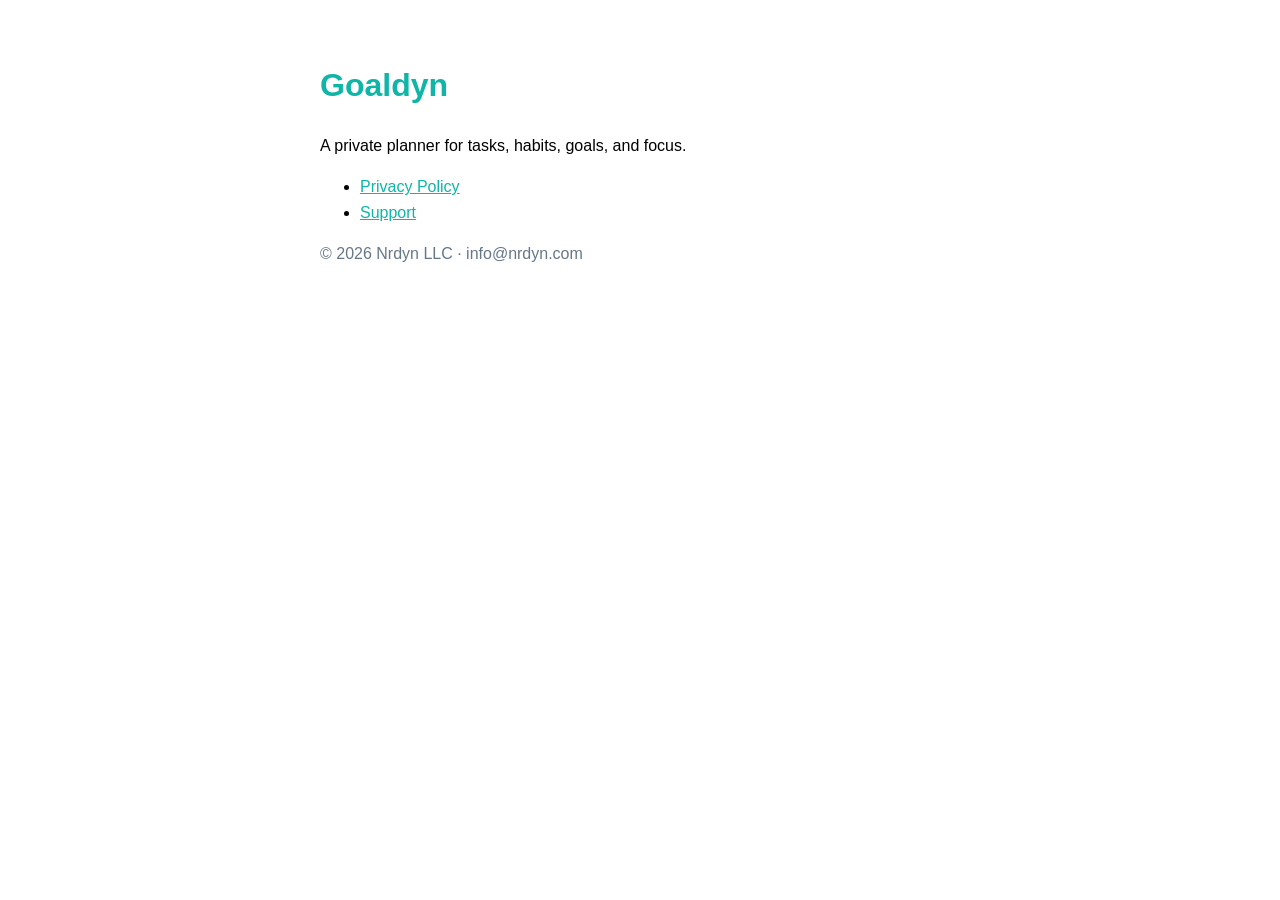
==== index.html @ a7f23d6b "Goaldyn legal + support pages" ====
<!doctype html><html lang="en"><head><meta charset="utf-8">
<meta name="viewport" content="width=device-width,initial-scale=1"><title>Goaldyn</title>
<style>body{font-family:-apple-system,Segoe UI,Roboto,sans-serif;max-width:640px;margin:60px auto;padding:0 20px;line-height:1.6}h1{color:#0FB5A6}a{color:#0FB5A6}</style></head>
<body><h1>Goaldyn</h1><p>A private planner for tasks, habits, goals, and focus.</p>
<ul><li><a href="privacy.html">Privacy Policy</a></li><li><a href="support.html">Support</a></li></ul>
<p style="color:#678">© 2026 Nrdyn LLC · info@nrdyn.com</p></body></html>
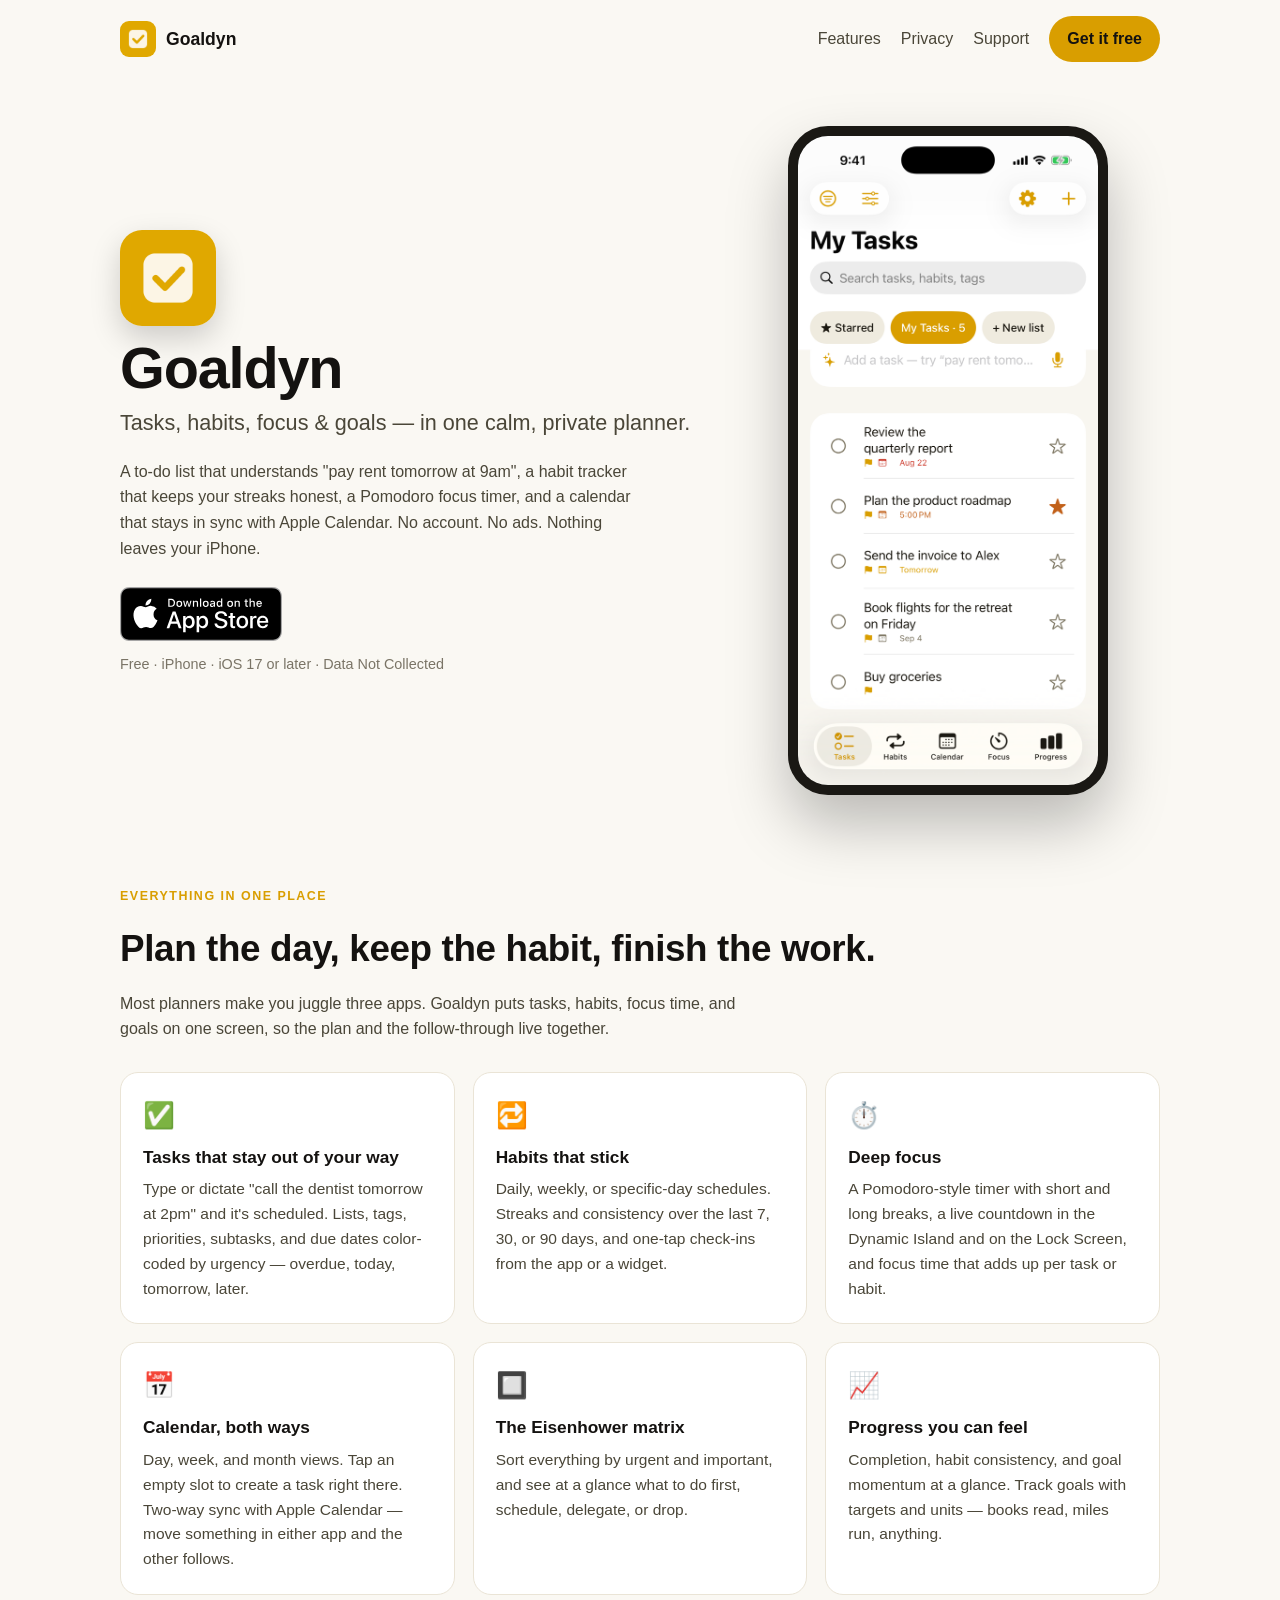
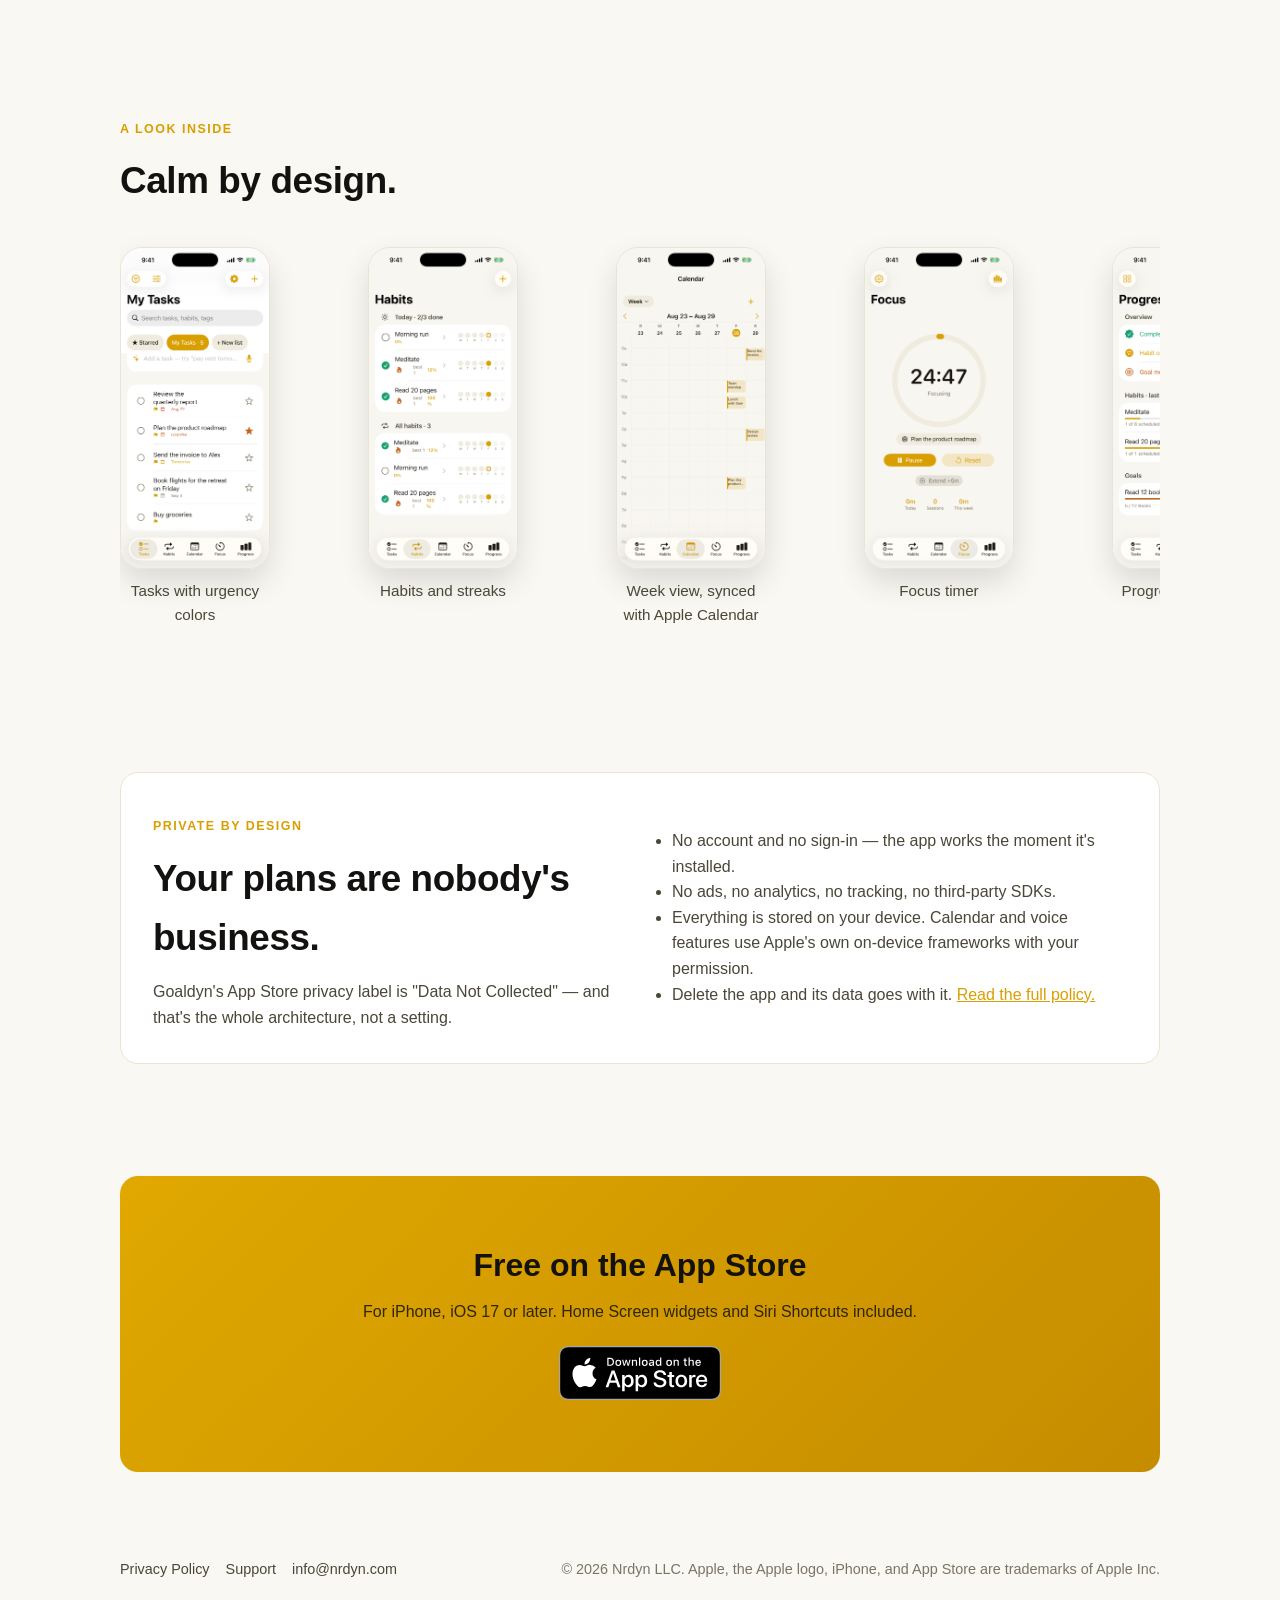
==== commit 20542390: "Landing page for the App Store launch + refreshed privacy/support - index.html: real landing page (h" ====
--- a/index.html
+++ b/index.html
@@ -1,6 +1,134 @@
-<!doctype html><html lang="en"><head><meta charset="utf-8">
-<meta name="viewport" content="width=device-width,initial-scale=1"><title>Goaldyn</title>
-<style>body{font-family:-apple-system,Segoe UI,Roboto,sans-serif;max-width:640px;margin:60px auto;padding:0 20px;line-height:1.6}h1{color:#0FB5A6}a{color:#0FB5A6}</style></head>
-<body><h1>Goaldyn</h1><p>A private planner for tasks, habits, goals, and focus.</p>
-<ul><li><a href="privacy.html">Privacy Policy</a></li><li><a href="support.html">Support</a></li></ul>
-<p style="color:#678">© 2026 Nrdyn LLC · info@nrdyn.com</p></body></html>
+<!doctype html>
+<html lang="en">
+<head>
+<meta charset="utf-8">
+<meta name="viewport" content="width=device-width, initial-scale=1">
+<title>Goaldyn — Tasks, habits, focus &amp; goals | Private planner for iPhone</title>
+<meta name="description" content="Goaldyn is a calm, private planner for iPhone: to-do lists with natural-language entry, a habit tracker with streaks, a Pomodoro focus timer, two-way Apple Calendar sync, an Eisenhower matrix, and goal tracking — with no account, no ads, and nothing collected.">
+<link rel="canonical" href="https://aldyn-nrdyn.github.io/goaldyn-pages/">
+<meta name="theme-color" content="#E0A800">
+<meta name="apple-itunes-app" content="app-id=6793334193">
+<link rel="icon" type="image/png" sizes="64x64" href="assets/favicon-64.png">
+<link rel="apple-touch-icon" href="assets/apple-touch-icon.png">
+<meta property="og:type" content="website">
+<meta property="og:site_name" content="Goaldyn">
+<meta property="og:title" content="Goaldyn — Tasks, habits, focus &amp; goals">
+<meta property="og:description" content="A calm, private planner for tasks, habits, and deep focus — everything stays on your iPhone. Free on the App Store.">
+<meta property="og:url" content="https://aldyn-nrdyn.github.io/goaldyn-pages/">
+<meta property="og:image" content="https://aldyn-nrdyn.github.io/goaldyn-pages/assets/og-image.png">
+<meta property="og:image:width" content="1200">
+<meta property="og:image:height" content="630">
+<meta name="twitter:card" content="summary_large_image">
+<meta name="twitter:title" content="Goaldyn — Tasks, habits, focus &amp; goals">
+<meta name="twitter:description" content="A calm, private planner for tasks, habits, and deep focus — everything stays on your iPhone.">
+<meta name="twitter:image" content="https://aldyn-nrdyn.github.io/goaldyn-pages/assets/og-image.png">
+<link rel="stylesheet" href="assets/site.css">
+<script type="application/ld+json">
+{
+  "@context": "https://schema.org",
+  "@type": "SoftwareApplication",
+  "name": "Goaldyn",
+  "alternateName": "Goaldyn: Tasks, habits, focus & goals",
+  "operatingSystem": "iOS",
+  "applicationCategory": "ProductivityApplication",
+  "description": "A calm, private planner for tasks, habits, focus sessions, and goals. No account, no ads, no tracking — everything stays on your iPhone.",
+  "url": "https://aldyn-nrdyn.github.io/goaldyn-pages/",
+  "installUrl": "https://apps.apple.com/us/app/goaldyn/id6793334193",
+  "downloadUrl": "https://apps.apple.com/us/app/goaldyn/id6793334193",
+  "image": "https://aldyn-nrdyn.github.io/goaldyn-pages/assets/icon-512.png",
+  "screenshot": [
+    "https://aldyn-nrdyn.github.io/goaldyn-pages/assets/screens/01-tasks.png",
+    "https://aldyn-nrdyn.github.io/goaldyn-pages/assets/screens/02-habits.png",
+    "https://aldyn-nrdyn.github.io/goaldyn-pages/assets/screens/03-calendar.png",
+    "https://aldyn-nrdyn.github.io/goaldyn-pages/assets/screens/04-focus.png",
+    "https://aldyn-nrdyn.github.io/goaldyn-pages/assets/screens/05-progress.png"
+  ],
+  "offers": { "@type": "Offer", "price": "0", "priceCurrency": "USD" },
+  "author": { "@type": "Organization", "name": "Nrdyn LLC", "email": "info@nrdyn.com" },
+  "publisher": { "@type": "Organization", "name": "Nrdyn LLC" }
+}
+</script>
+</head>
+<body>
+<div class="wrap">
+  <nav class="nav">
+    <a class="brand" href="index.html"><img src="assets/apple-touch-icon.png" alt="" width="36" height="36">Goaldyn</a>
+    <div class="nav-links">
+      <a href="index.html#features">Features</a>
+      <a href="privacy.html">Privacy</a>
+      <a href="support.html">Support</a>
+      <a class="btn" href="https://apps.apple.com/us/app/goaldyn/id6793334193">Get it free</a>
+    </div>
+  </nav>
+
+  <header class="hero">
+    <div>
+      <img class="hero-icon" src="assets/icon-512.png" alt="Goaldyn app icon" width="96" height="96">
+      <h1>Goaldyn</h1>
+      <p class="tag">Tasks, habits, focus &amp; goals — in one calm, private planner.</p>
+      <p class="sub">A to-do list that understands "pay rent tomorrow at 9am", a habit tracker that keeps your streaks honest, a Pomodoro focus timer, and a calendar that stays in sync with Apple Calendar. No account. No ads. Nothing leaves your iPhone.</p>
+      <div class="cta">
+        <a class="badge" href="https://apps.apple.com/us/app/goaldyn/id6793334193" aria-label="Download Goaldyn on the App Store"><img src="assets/app-store-badge.svg" alt="Download on the App Store" width="163" height="54"></a>
+      </div>
+      <p class="fine">Free · iPhone · iOS 17 or later · Data Not Collected</p>
+    </div>
+    <div class="phone"><img src="assets/screens/01-tasks.png" alt="Goaldyn task list with due dates color-coded by urgency" width="640" height="1385"></div>
+  </header>
+
+  <section id="features">
+    <p class="eyebrow">Everything in one place</p>
+    <h2 class="title">Plan the day, keep the habit, finish the work.</h2>
+    <p class="lede">Most planners make you juggle three apps. Goaldyn puts tasks, habits, focus time, and goals on one screen, so the plan and the follow-through live together.</p>
+    <div class="grid">
+      <div class="card"><div class="ico">✅</div><h3>Tasks that stay out of your way</h3><p>Type or dictate "call the dentist tomorrow at 2pm" and it's scheduled. Lists, tags, priorities, subtasks, and due dates color-coded by urgency — overdue, today, tomorrow, later.</p></div>
+      <div class="card"><div class="ico">🔁</div><h3>Habits that stick</h3><p>Daily, weekly, or specific-day schedules. Streaks and consistency over the last 7, 30, or 90 days, and one-tap check-ins from the app or a widget.</p></div>
+      <div class="card"><div class="ico">⏱️</div><h3>Deep focus</h3><p>A Pomodoro-style timer with short and long breaks, a live countdown in the Dynamic Island and on the Lock Screen, and focus time that adds up per task or habit.</p></div>
+      <div class="card"><div class="ico">📅</div><h3>Calendar, both ways</h3><p>Day, week, and month views. Tap an empty slot to create a task right there. Two-way sync with Apple Calendar — move something in either app and the other follows.</p></div>
+      <div class="card"><div class="ico">🔲</div><h3>The Eisenhower matrix</h3><p>Sort everything by urgent and important, and see at a glance what to do first, schedule, delegate, or drop.</p></div>
+      <div class="card"><div class="ico">📈</div><h3>Progress you can feel</h3><p>Completion, habit consistency, and goal momentum at a glance. Track goals with targets and units — books read, miles run, anything.</p></div>
+    </div>
+  </section>
+
+  <section id="screens">
+    <p class="eyebrow">A look inside</p>
+    <h2 class="title">Calm by design.</h2>
+    <div class="shots">
+      <figure class="shot"><img src="assets/screens/01-tasks.png" alt="Tasks tab" width="640" height="1385" loading="lazy"><figcaption>Tasks with urgency colors</figcaption></figure>
+      <figure class="shot"><img src="assets/screens/02-habits.png" alt="Habits tab with streaks" width="640" height="1385" loading="lazy"><figcaption>Habits and streaks</figcaption></figure>
+      <figure class="shot"><img src="assets/screens/03-calendar.png" alt="Week calendar view" width="640" height="1385" loading="lazy"><figcaption>Week view, synced with Apple Calendar</figcaption></figure>
+      <figure class="shot"><img src="assets/screens/04-focus.png" alt="Focus timer running" width="640" height="1385" loading="lazy"><figcaption>Focus timer</figcaption></figure>
+      <figure class="shot"><img src="assets/screens/05-progress.png" alt="Progress overview with goals" width="640" height="1385" loading="lazy"><figcaption>Progress and goals</figcaption></figure>
+    </div>
+  </section>
+
+  <section id="privacy">
+    <div class="privacy">
+      <div>
+        <p class="eyebrow">Private by design</p>
+        <h2 class="title">Your plans are nobody's business.</h2>
+        <p class="lede" style="margin-bottom:0">Goaldyn's App Store privacy label is "Data Not Collected" — and that's the whole architecture, not a setting.</p>
+      </div>
+      <ul>
+        <li>No account and no sign-in — the app works the moment it's installed.</li>
+        <li>No ads, no analytics, no tracking, no third-party SDKs.</li>
+        <li>Everything is stored on your device. Calendar and voice features use Apple's own on-device frameworks with your permission.</li>
+        <li>Delete the app and its data goes with it. <a href="privacy.html">Read the full policy.</a></li>
+      </ul>
+    </div>
+  </section>
+
+  <section>
+    <div class="cta-band">
+      <h2>Free on the App Store</h2>
+      <p>For iPhone, iOS 17 or later. Home Screen widgets and Siri Shortcuts included.</p>
+      <a class="badge" href="https://apps.apple.com/us/app/goaldyn/id6793334193" aria-label="Download Goaldyn on the App Store"><img src="assets/app-store-badge.svg" alt="Download on the App Store" width="163" height="54"></a>
+    </div>
+  </section>
+
+  <footer>
+    <div><a href="privacy.html">Privacy Policy</a><a href="support.html">Support</a><a href="mailto:info@nrdyn.com">info@nrdyn.com</a></div>
+    <div>© 2026 Nrdyn LLC. Apple, the Apple logo, iPhone, and App Store are trademarks of Apple Inc.</div>
+  </footer>
+</div>
+</body>
+</html>
--- a/assets/site.css
+++ b/assets/site.css
@@ -0,0 +1,82 @@
+/* Goaldyn site — one stylesheet shared by every page. Palette mirrors the app's golden theme
+   (icon gold #E0A800, accent #D99E00 light / #F5C542 dark, warm off-white paper, near-black ink). */
+:root {
+  color-scheme: light dark;
+  --gold: #E0A800; --accent: #D99E00; --accent-ink: #141210;
+  --bg: #FAF8F3; --surface: #FFFFFF; --ink: #141210; --ink-mid: #4A4638; --ink-soft: #7A7466;
+  --line: #EAE4D6; --radius: 18px; --max: 1080px;
+}
+@media (prefers-color-scheme: dark) {
+  :root { --accent: #F5C542; --bg: #141210; --surface: #1E1B17; --ink: #F5F1E8; --ink-mid: #C9C2B3; --ink-soft: #A69F90; --line: #2C2823; }
+}
+* { box-sizing: border-box; }
+html { scroll-behavior: smooth; }
+body { margin: 0; background: var(--bg); color: var(--ink); line-height: 1.6;
+  font-family: -apple-system, BlinkMacSystemFont, "SF Pro Text", "Segoe UI", Roboto, Helvetica, Arial, sans-serif;
+  -webkit-font-smoothing: antialiased; }
+a { color: var(--accent); }
+img { max-width: 100%; height: auto; display: block; }
+.wrap { max-width: var(--max); margin: 0 auto; padding: 0 20px; }
+.prose { max-width: 760px; margin: 0 auto; padding: 40px 20px 60px; }
+.prose h1 { color: var(--accent); font-size: 2rem; margin-top: 0; }
+.prose h2 { margin-top: 1.8em; font-size: 1.25rem; }
+.prose p, .prose li { color: var(--ink-mid); }
+.prose strong { color: var(--ink); }
+.muted { color: var(--ink-soft); font-size: 0.9em; }
+
+/* nav */
+.nav { display: flex; align-items: center; justify-content: space-between; gap: 16px; padding: 16px 0; }
+.brand { display: flex; align-items: center; gap: 10px; text-decoration: none; color: var(--ink); font-weight: 700; font-size: 1.1rem; }
+.brand img { width: 36px; height: 36px; border-radius: 9px; }
+.nav-links { display: flex; align-items: center; gap: 20px; }
+.nav-links a { color: var(--ink-mid); text-decoration: none; font-weight: 500; }
+.nav-links a:hover { color: var(--ink); }
+.nav-links a[aria-current="page"] { color: var(--accent); font-weight: 700; }
+.btn, .nav-links a.btn { display: inline-flex; align-items: center; justify-content: center; gap: 8px; min-height: 44px; padding: 10px 18px;
+  border-radius: 999px; background: var(--accent); color: var(--accent-ink); font-weight: 700; text-decoration: none; }
+.btn:hover { filter: brightness(1.05); }
+.badge img { height: 54px; width: auto; }
+.badge { display: inline-block; }
+
+/* hero */
+.hero { display: grid; grid-template-columns: 1.15fr 0.85fr; gap: 40px; align-items: center; padding: 48px 0 24px; }
+.hero h1 { font-size: clamp(2.4rem, 5vw, 3.6rem); line-height: 1.05; margin: 12px 0 8px; letter-spacing: -0.02em; }
+.hero .tag { font-size: 1.35rem; color: var(--ink-mid); margin: 0 0 18px; }
+.hero .sub { color: var(--ink-mid); max-width: 520px; margin: 0 0 26px; }
+.hero .cta { display: flex; align-items: center; gap: 18px; flex-wrap: wrap; }
+.hero .fine { color: var(--ink-soft); font-size: 0.9rem; margin-top: 12px; }
+.hero-icon { width: 96px; height: 96px; border-radius: 22px; box-shadow: 0 12px 30px rgba(0,0,0,.18); }
+.phone { border-radius: 40px; border: 10px solid #1a1814; box-shadow: 0 30px 60px rgba(0,0,0,.25); overflow: hidden; background: #000; max-width: 320px; margin: 0 auto; }
+.phone img { display: block; }
+
+/* sections */
+section { padding: 56px 0; }
+.eyebrow { text-transform: uppercase; letter-spacing: .12em; font-size: .78rem; color: var(--accent); font-weight: 700; }
+h2.title { font-size: clamp(1.7rem, 3.2vw, 2.3rem); margin: 6px 0 12px; letter-spacing: -0.01em; }
+.lede { color: var(--ink-mid); max-width: 640px; margin: 0 0 30px; }
+.grid { display: grid; grid-template-columns: repeat(3, 1fr); gap: 18px; }
+.card { background: var(--surface); border: 1px solid var(--line); border-radius: var(--radius); padding: 22px; }
+.card .ico { font-size: 1.6rem; margin-bottom: 8px; }
+.card h3 { margin: 0 0 6px; font-size: 1.08rem; }
+.card p { margin: 0; color: var(--ink-mid); font-size: .97rem; }
+.shots { display: grid; grid-auto-flow: column; grid-auto-columns: minmax(230px, 1fr); gap: 18px; overflow-x: auto; padding: 8px 4px 16px; scroll-snap-type: x mandatory; }
+.shot { scroll-snap-align: start; text-align: center; }
+.shot img { border-radius: 22px; border: 1px solid var(--line); box-shadow: 0 14px 30px rgba(0,0,0,.12); }
+.shot figcaption { margin-top: 10px; color: var(--ink-mid); font-size: .95rem; }
+.privacy { background: var(--surface); border: 1px solid var(--line); border-radius: var(--radius); padding: 32px; display: grid; grid-template-columns: 1fr 1fr; gap: 28px; align-items: center; }
+.privacy ul { margin: 0; padding-left: 18px; color: var(--ink-mid); }
+.cta-band { text-align: center; padding: 64px 20px; border-radius: var(--radius); background: linear-gradient(135deg, #E0A800, #C58C00); color: #141210; }
+.cta-band h2 { margin: 0 0 8px; font-size: 2rem; }
+.cta-band p { margin: 0 0 22px; opacity: .85; }
+footer { padding: 30px 0 50px; color: var(--ink-soft); font-size: .9rem; display: flex; justify-content: space-between; gap: 16px; flex-wrap: wrap; }
+footer a { color: var(--ink-mid); text-decoration: none; margin-right: 16px; }
+
+@media (max-width: 820px) {
+  .hero { grid-template-columns: 1fr; text-align: center; }
+  .hero .sub, .hero .cta { margin-left: auto; margin-right: auto; justify-content: center; }
+  .hero-icon { margin: 0 auto; }
+  .grid { grid-template-columns: 1fr 1fr; }
+  .privacy { grid-template-columns: 1fr; }
+  .nav-links a:not(.btn) { display: none; }
+}
+@media (max-width: 520px) { .grid { grid-template-columns: 1fr; } }
